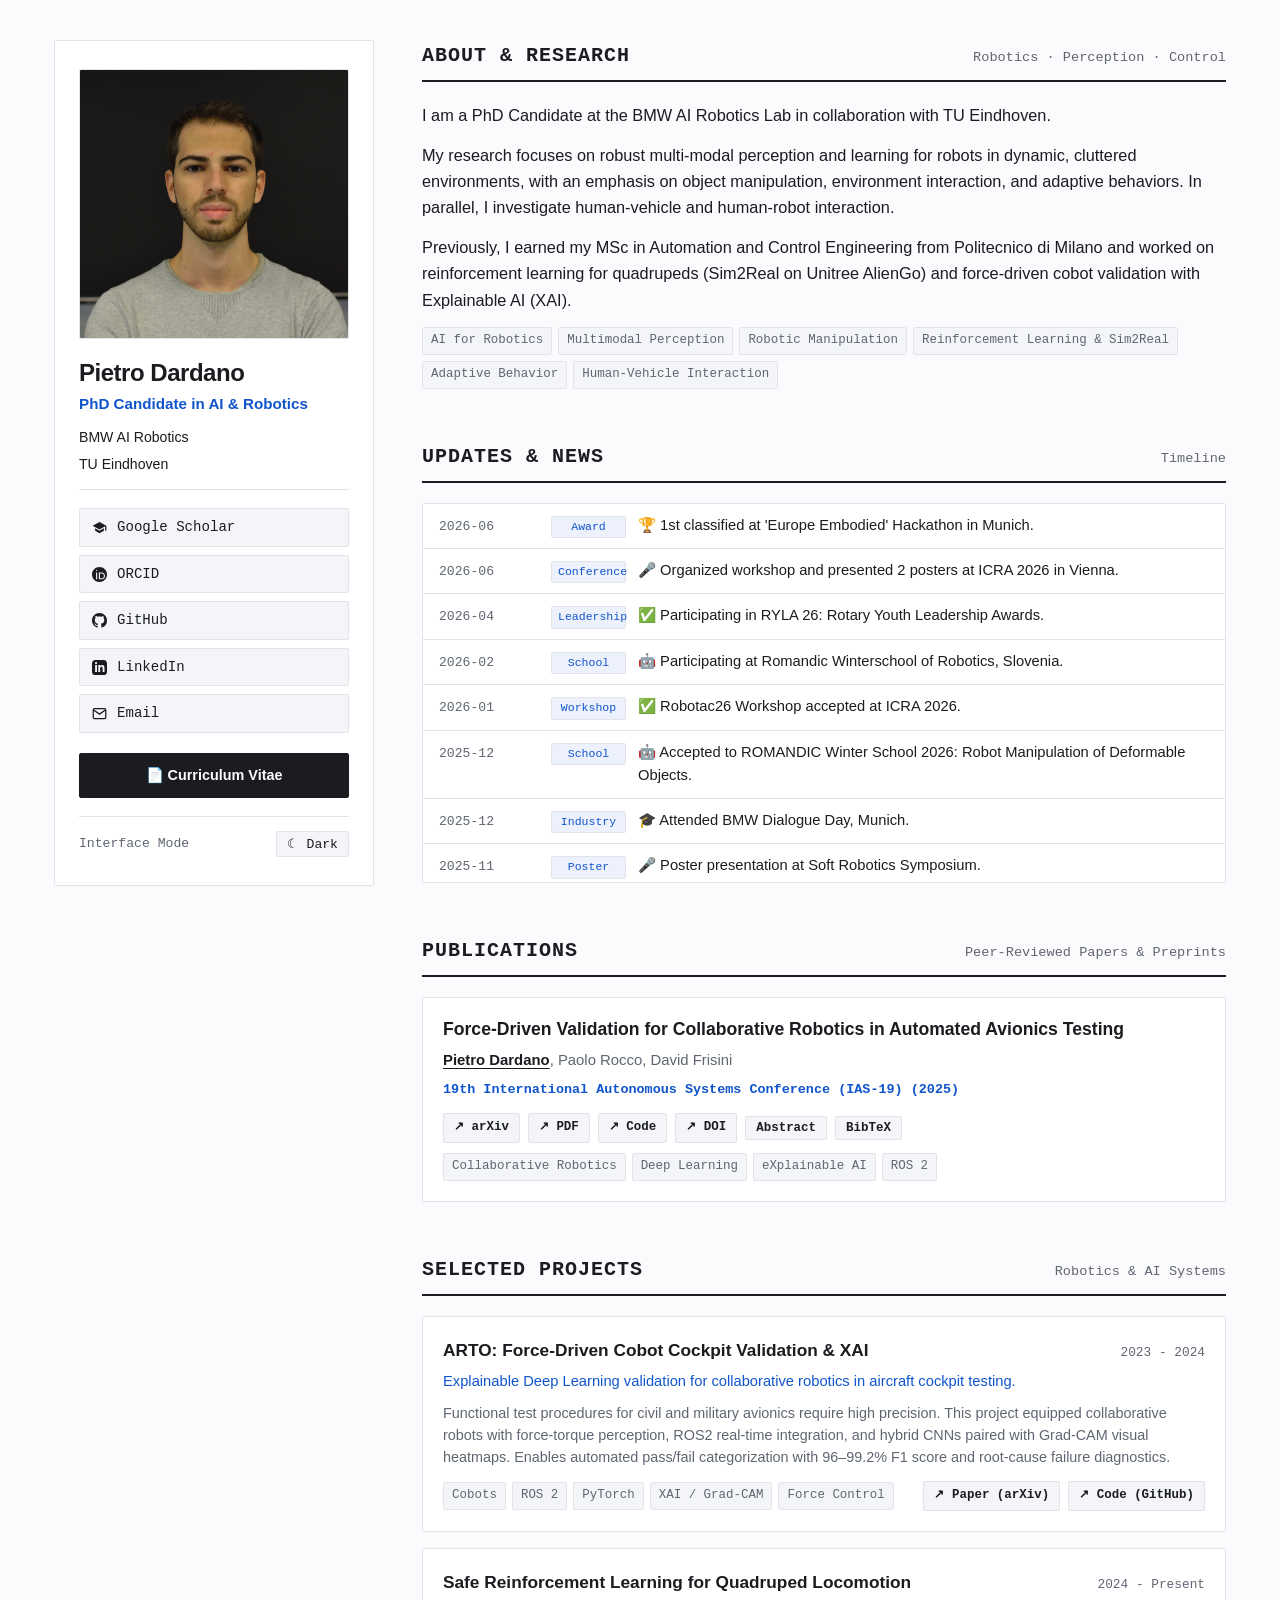
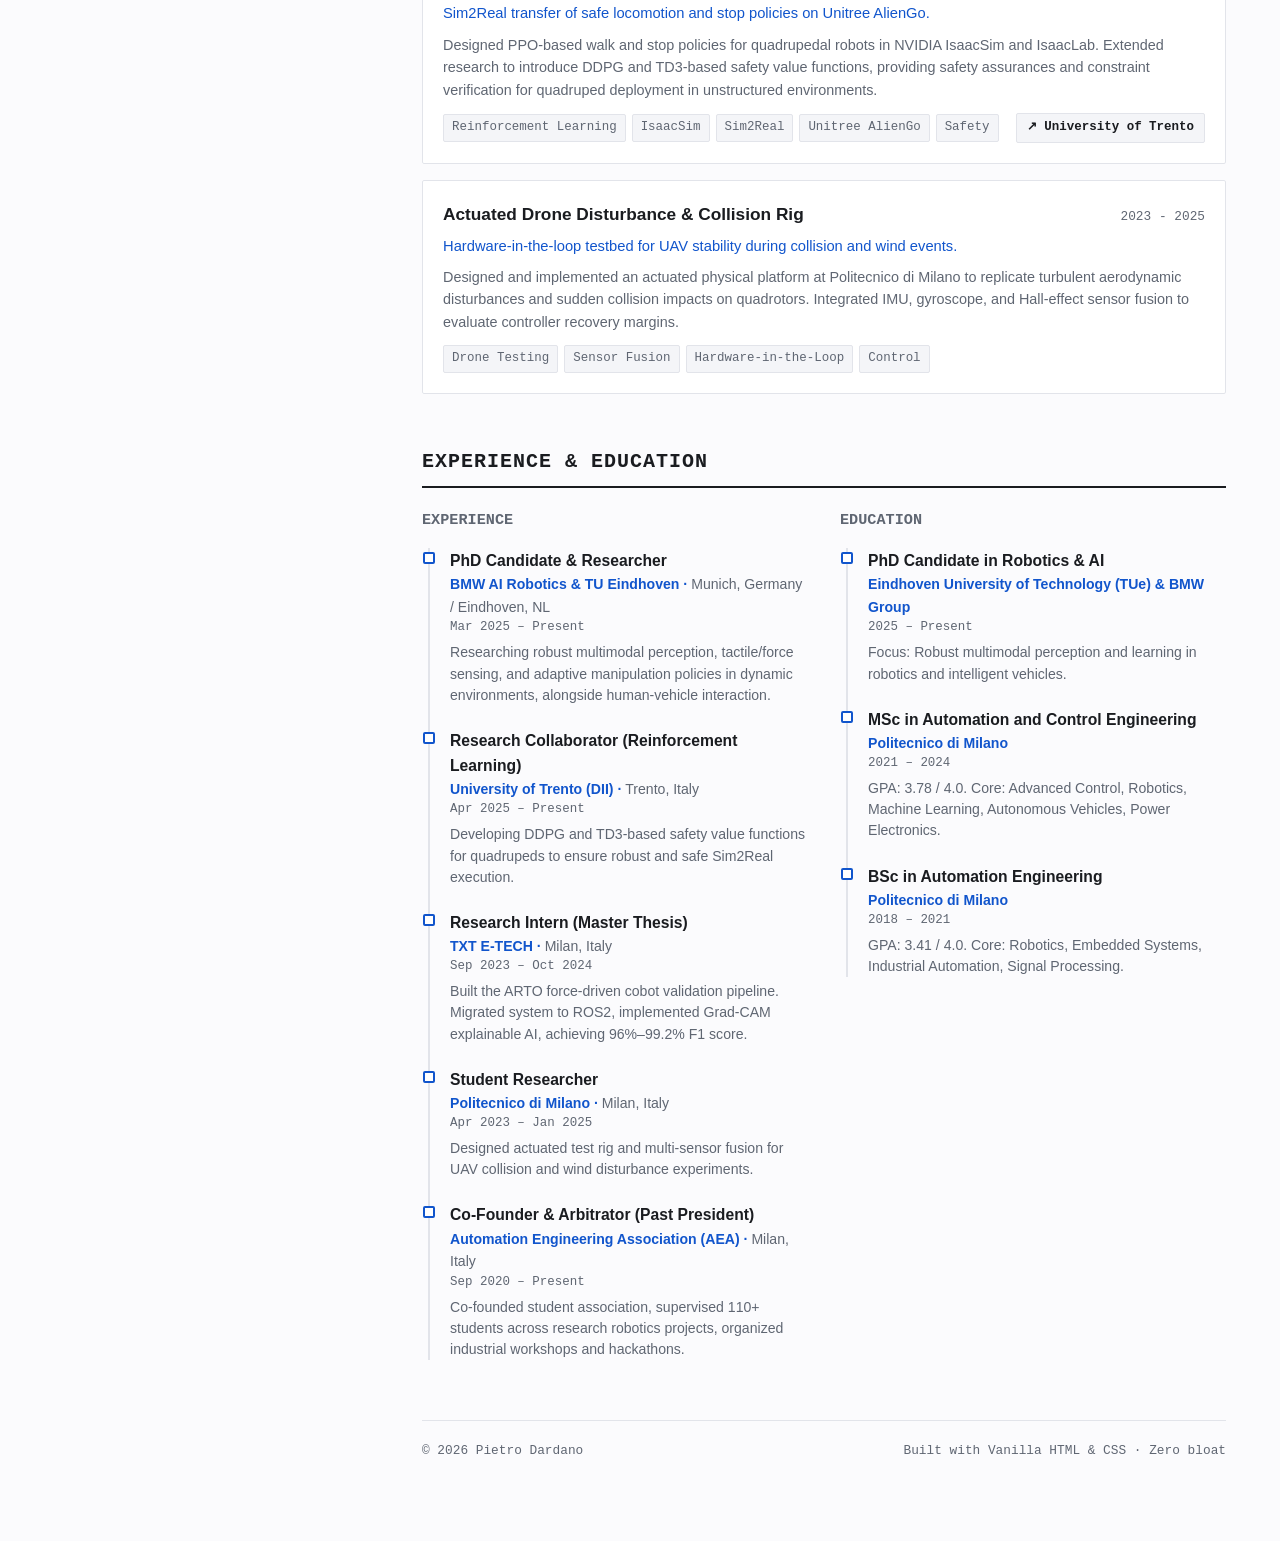
==== index.html @ fd0b8491 "feat: migrate to minimalist scientific grid website (YAGNI) and archive hugoblox" ====
<!DOCTYPE html>
<html lang="en">
<head>
  <meta charset="UTF-8">
  <meta name="viewport" content="width=device-width, initial-scale=1.0">
  <title>Pietro Dardano | PhD in AI & Robotics</title>
  
  <!-- Meta & Academic SEO -->
  <meta name="description" content="Pietro Dardano - PhD Candidate in AI & Robotics at BMW AI Robotics and TU Eindhoven. Research in multimodal perception, robotics manipulation, reinforcement learning, and intelligent vehicles.">
  <meta name="author" content="Pietro Dardano">
  <meta property="og:title" content="Pietro Dardano | PhD in AI & Robotics">
  <meta property="og:description" content="Personal academic website of Pietro Dardano. Research in multimodal perception, robotics, and intelligent vehicles.">
  <meta property="og:type" content="website">
  <meta property="og:url" content="https://pietrodardano.github.io/">

  <link rel="stylesheet" href="style.css">
  <link rel="icon" href="data:image/svg+xml,<svg xmlns=%22http://www.w3.org/2000/svg%22 viewBox=%220 0 100 100%22><text y=%22.9em%22 font-size=%2290%22>🤖</text></svg>">
</head>
<body>

  <div class="page-container">
    
    <!-- Left Sticky Profile Column -->
    <aside class="sidebar">
      <div class="avatar-wrapper">
        <img id="profile-avatar" src="assets/avatar.jpg" alt="Pietro Dardano">
      </div>

      <h1 class="profile-name" id="profile-name">Pietro Dardano</h1>
      <div class="profile-title" id="profile-title">PhD Candidate in AI & Robotics</div>
      
      <div class="profile-affiliations" id="profile-affiliations">
        <!-- Dynamically rendered affiliations -->
      </div>

      <div class="profile-links" id="profile-links">
        <!-- Social and academic links -->
      </div>

      <a id="cv-button" class="cv-btn" href="assets/resume.pdf" target="_blank" rel="noopener">
        <span>📄 Curriculum Vitae</span>
      </a>

      <div class="theme-toggle-row">
        <span>Interface Mode</span>
        <button id="theme-toggle" class="theme-toggle-btn" aria-label="Toggle dark/light theme">☾ Dark</button>
      </div>
    </aside>

    <!-- Right Main Content Column -->
    <main class="main-content">
      
      <!-- Research / Bio Section -->
      <section id="about" class="section">
        <div class="section-header">
          <h2 class="section-title">About & Research</h2>
          <span class="section-subtitle">Robotics · Perception · Control</span>
        </div>
        <div id="bio-container">
          <!-- Dynamically rendered bio paragraphs -->
        </div>
        <div id="research-tags" class="tag-list">
          <!-- Research tags -->
        </div>
      </section>

      <!-- News & Updates Section -->
      <section id="news" class="section">
        <div class="section-header">
          <h2 class="section-title">Updates & News</h2>
          <span class="section-subtitle">Timeline</span>
        </div>
        <div id="news-container" class="news-container">
          <!-- Dynamically rendered news items -->
        </div>
      </section>

      <!-- Publications Section -->
      <section id="publications" class="section">
        <div class="section-header">
          <h2 class="section-title">Publications</h2>
          <span class="section-subtitle">Peer-Reviewed Papers & Preprints</span>
        </div>
        <div id="publications-container">
          <!-- Dynamically rendered publications -->
        </div>
      </section>

      <!-- Selected Projects Section -->
      <section id="projects" class="section">
        <div class="section-header">
          <h2 class="section-title">Selected Projects</h2>
          <span class="section-subtitle">Robotics & AI Systems</span>
        </div>
        <div id="projects-container">
          <!-- Dynamically rendered projects -->
        </div>
      </section>

      <!-- Experience & Education Section -->
      <section id="experience" class="section">
        <div class="section-header">
          <h2 class="section-title">Experience & Education</h2>
        </div>

        <div style="display: grid; grid-template-columns: repeat(auto-fit, minmax(280px, 1fr)); gap: 32px;">
          <div>
            <h3 style="font-family: var(--font-mono); font-size: 0.95rem; text-transform: uppercase; margin-bottom: 16px; color: var(--text-muted);">Experience</h3>
            <div id="experience-container" class="timeline">
              <!-- Dynamically rendered experience -->
            </div>
          </div>

          <div>
            <h3 style="font-family: var(--font-mono); font-size: 0.95rem; text-transform: uppercase; margin-bottom: 16px; color: var(--text-muted);">Education</h3>
            <div id="education-container" class="timeline">
              <!-- Dynamically rendered education -->
            </div>
          </div>
        </div>
      </section>

      <!-- Minimalist Footer -->
      <footer>
        <div>© <span id="current-year"></span> Pietro Dardano</div>
        <div>Built with Vanilla HTML & CSS · Zero bloat</div>
      </footer>

    </main>

  </div>

  <!-- Central declarative data and renderer -->
  <script src="site-data.js"></script>
  <script src="main.js"></script>
</body>
</html>
---- style.css ----
/* ==========================================================================
   Pietro Dardano - Modernist Scientific Grid
   YAGNI, minimal, clean, squared-ish aesthetic for science/robotics.
   ========================================================================== */

:root {
  --bg: #fbfbfd;
  --surface: #ffffff;
  --surface-subtle: #f4f5f8;
  --border: #e2e4ea;
  --border-strong: #111111;
  --text: #1a1c20;
  --text-muted: #5f6672;
  --accent: #1155cc;
  --accent-soft: rgba(17, 85, 204, 0.08);
  --code-bg: #eceff4;
  --radius: 2px;
  --font-sans: -apple-system, BlinkMacSystemFont, "Segoe UI", Roboto, "Helvetica Neue", Arial, sans-serif;
  --font-mono: ui-monospace, "SF Mono", "JetBrains Mono", Menlo, Consolas, monospace;
  --sidebar-width: 320px;
  --content-max: 860px;
}

[data-theme="dark"] {
  --bg: #0d1117;
  --surface: #161b22;
  --surface-subtle: #1c2129;
  --border: #30363d;
  --border-strong: #f0f6fc;
  --text: #e6edf3;
  --text-muted: #8b949e;
  --accent: #58a6ff;
  --accent-soft: rgba(88, 166, 255, 0.12);
  --code-bg: #1f242c;
}

*, *::before, *::after {
  box-sizing: border-box;
  margin: 0;
  padding: 0;
}

body {
  font-family: var(--font-sans);
  background: var(--bg);
  color: var(--text);
  line-height: 1.6;
  font-size: 15px;
  -webkit-font-smoothing: antialiased;
  transition: background-color 0.15s ease, color 0.15s ease;
}

a {
  color: var(--accent);
  text-decoration: none;
  transition: opacity 0.15s;
}

a:hover {
  text-decoration: underline;
}

/* Page Container */
.page-container {
  display: flex;
  max-width: 1220px;
  margin: 0 auto;
  padding: 40px 24px 80px;
  gap: 48px;
}

/* ==========================================================================
   Left Sticky Sidebar
   ========================================================================== */
.sidebar {
  width: var(--sidebar-width);
  flex-shrink: 0;
  position: sticky;
  top: 40px;
  align-self: flex-start;
  border: 1px solid var(--border);
  background: var(--surface);
  border-radius: var(--radius);
  padding: 28px 24px;
}

.avatar-wrapper {
  position: relative;
  width: 100%;
  aspect-ratio: 1;
  border: 1px solid var(--border);
  border-radius: var(--radius);
  overflow: hidden;
  margin-bottom: 20px;
  background: var(--surface-subtle);
}

.avatar-wrapper img {
  width: 100%;
  height: 100%;
  object-fit: cover;
  display: block;
}

.profile-name {
  font-size: 1.5rem;
  font-weight: 700;
  letter-spacing: -0.02em;
  line-height: 1.2;
  margin-bottom: 6px;
}

.profile-title {
  font-size: 0.95rem;
  font-weight: 600;
  color: var(--accent);
  line-height: 1.35;
  margin-bottom: 12px;
}

.profile-affiliations {
  display: flex;
  flex-direction: column;
  gap: 4px;
  font-size: 0.88rem;
  color: var(--text-muted);
  margin-bottom: 18px;
  border-bottom: 1px solid var(--border);
  padding-bottom: 14px;
}

.profile-affiliations a {
  color: var(--text);
  font-weight: 500;
}

.profile-affiliations a:hover {
  color: var(--accent);
}

.profile-links {
  display: flex;
  flex-direction: column;
  gap: 8px;
  margin-bottom: 20px;
}

.link-btn {
  display: inline-flex;
  align-items: center;
  gap: 10px;
  padding: 7px 12px;
  font-size: 0.88rem;
  font-family: var(--font-mono);
  color: var(--text);
  background: var(--surface-subtle);
  border: 1px solid var(--border);
  border-radius: var(--radius);
  transition: border-color 0.15s, background-color 0.15s;
}

.link-btn:hover {
  text-decoration: none;
  border-color: var(--text-muted);
  background: var(--accent-soft);
  color: var(--accent);
}

.cv-btn {
  display: inline-flex;
  align-items: center;
  justify-content: center;
  gap: 8px;
  width: 100%;
  padding: 10px;
  font-size: 0.9rem;
  font-weight: 600;
  color: var(--bg);
  background: var(--text);
  border: 1px solid var(--text);
  border-radius: var(--radius);
  cursor: pointer;
  transition: opacity 0.15s;
}

.cv-btn:hover {
  text-decoration: none;
  opacity: 0.88;
}

.theme-toggle-row {
  display: flex;
  align-items: center;
  justify-content: space-between;
  margin-top: 18px;
  padding-top: 14px;
  border-top: 1px solid var(--border);
  font-size: 0.82rem;
  color: var(--text-muted);
  font-family: var(--font-mono);
}

.theme-toggle-btn {
  background: var(--surface-subtle);
  border: 1px solid var(--border);
  border-radius: var(--radius);
  padding: 4px 10px;
  font-size: 0.82rem;
  font-family: var(--font-mono);
  color: var(--text);
  cursor: pointer;
}

.theme-toggle-btn:hover {
  border-color: var(--text-muted);
}

/* ==========================================================================
   Main Content Area
   ========================================================================== */
.main-content {
  flex: 1;
  min-width: 0;
  max-width: var(--content-max);
}

.section {
  margin-bottom: 52px;
}

.section-header {
  display: flex;
  align-items: baseline;
  justify-content: space-between;
  border-bottom: 2px solid var(--text);
  padding-bottom: 8px;
  margin-bottom: 20px;
}

.section-title {
  font-size: 1.25rem;
  font-weight: 700;
  text-transform: uppercase;
  letter-spacing: 0.05em;
  font-family: var(--font-mono);
}

.section-subtitle {
  font-size: 0.85rem;
  color: var(--text-muted);
  font-family: var(--font-mono);
}

/* Bio Text */
.bio-paragraph {
  margin-bottom: 14px;
  font-size: 1.02rem;
  color: var(--text);
}

.tag-list {
  display: flex;
  flex-wrap: wrap;
  gap: 6px;
  margin-top: 14px;
}

.tag {
  display: inline-block;
  font-family: var(--font-mono);
  font-size: 0.78rem;
  padding: 3px 8px;
  background: var(--surface-subtle);
  border: 1px solid var(--border);
  border-radius: var(--radius);
  color: var(--text-muted);
}

/* News Feed */
.news-container {
  border: 1px solid var(--border);
  background: var(--surface);
  border-radius: var(--radius);
  max-height: 380px;
  overflow-y: auto;
}

.news-item {
  display: grid;
  grid-template-columns: 100px 75px 1fr;
  align-items: baseline;
  gap: 12px;
  padding: 10px 16px;
  border-bottom: 1px solid var(--border);
  font-size: 0.92rem;
}

.news-item:last-child {
  border-bottom: none;
}

.news-date {
  font-family: var(--font-mono);
  font-size: 0.82rem;
  color: var(--text-muted);
}

.news-badge {
  font-family: var(--font-mono);
  font-size: 0.72rem;
  padding: 1px 6px;
  text-align: center;
  background: var(--accent-soft);
  color: var(--accent);
  border: 1px solid var(--border);
  border-radius: var(--radius);
}

.news-text {
  color: var(--text);
}

/* Publications */
.pub-card {
  border: 1px solid var(--border);
  background: var(--surface);
  border-radius: var(--radius);
  padding: 20px;
  margin-bottom: 16px;
  transition: border-color 0.15s ease;
}

.pub-card:hover {
  border-color: var(--text-muted);
}

.pub-title {
  font-size: 1.1rem;
  font-weight: 700;
  line-height: 1.35;
  margin-bottom: 8px;
  color: var(--text);
}

.pub-authors {
  font-size: 0.93rem;
  color: var(--text-muted);
  margin-bottom: 6px;
}

.pub-authors .author-me {
  color: var(--text);
  font-weight: 700;
  text-decoration: underline;
  text-underline-offset: 3px;
}

.pub-venue {
  font-family: var(--font-mono);
  font-size: 0.84rem;
  color: var(--accent);
  font-weight: 600;
  margin-bottom: 12px;
}

.pub-actions {
  display: flex;
  flex-wrap: wrap;
  align-items: center;
  gap: 8px;
}

.action-btn {
  display: inline-flex;
  align-items: center;
  gap: 5px;
  padding: 4px 10px;
  font-family: var(--font-mono);
  font-size: 0.78rem;
  font-weight: 600;
  color: var(--text);
  background: var(--surface-subtle);
  border: 1px solid var(--border);
  border-radius: var(--radius);
  cursor: pointer;
  transition: background-color 0.15s, border-color 0.15s;
}

.action-btn:hover {
  border-color: var(--text);
  color: var(--text);
  text-decoration: none;
}

.action-btn.active {
  background: var(--text);
  color: var(--bg);
  border-color: var(--text);
}

.pub-collapsible {
  margin-top: 14px;
  padding-top: 14px;
  border-top: 1px dashed var(--border);
  display: none;
}

.pub-collapsible.open {
  display: block;
}

.pub-abstract-text {
  font-size: 0.9rem;
  color: var(--text-muted);
  line-height: 1.55;
  background: var(--surface-subtle);
  padding: 12px;
  border-radius: var(--radius);
  border: 1px solid var(--border);
}

.pub-bibtex-box {
  position: relative;
  background: var(--code-bg);
  padding: 12px;
  border-radius: var(--radius);
  border: 1px solid var(--border);
}

.pub-bibtex-box pre {
  font-family: var(--font-mono);
  font-size: 0.78rem;
  color: var(--text);
  overflow-x: auto;
  white-space: pre-wrap;
  word-break: break-all;
}

.copy-bibtex-btn {
  position: absolute;
  top: 8px;
  right: 8px;
  padding: 4px 8px;
  font-family: var(--font-mono);
  font-size: 0.72rem;
  cursor: pointer;
  background: var(--surface);
  border: 1px solid var(--border);
  color: var(--text);
  border-radius: var(--radius);
}

/* Projects */
.project-card {
  border: 1px solid var(--border);
  background: var(--surface);
  border-radius: var(--radius);
  padding: 20px;
  margin-bottom: 16px;
}

.project-header {
  display: flex;
  justify-content: space-between;
  align-items: baseline;
  gap: 12px;
  margin-bottom: 6px;
}

.project-title {
  font-size: 1.08rem;
  font-weight: 700;
  color: var(--text);
}

.project-period {
  font-family: var(--font-mono);
  font-size: 0.8rem;
  color: var(--text-muted);
  white-space: nowrap;
}

.project-summary {
  font-size: 0.92rem;
  color: var(--accent);
  font-weight: 500;
  margin-bottom: 8px;
}

.project-desc {
  font-size: 0.9rem;
  color: var(--text-muted);
  line-height: 1.55;
  margin-bottom: 12px;
}

.project-footer {
  display: flex;
  flex-wrap: wrap;
  justify-content: space-between;
  align-items: center;
  gap: 10px;
  margin-top: 12px;
}

.project-links {
  display: flex;
  gap: 8px;
}

/* Experience & Education Timelines */
.timeline {
  border-left: 2px solid var(--border);
  padding-left: 20px;
  margin-left: 6px;
}

.timeline-item {
  position: relative;
  margin-bottom: 22px;
}

.timeline-item:last-child {
  margin-bottom: 0;
}

.timeline-marker {
  position: absolute;
  left: -27px;
  top: 4px;
  width: 12px;
  height: 12px;
  background: var(--surface);
  border: 2px solid var(--accent);
  border-radius: var(--radius);
}

.timeline-role {
  font-size: 0.98rem;
  font-weight: 700;
  color: var(--text);
}

.timeline-org {
  font-size: 0.88rem;
  color: var(--accent);
  font-weight: 600;
}

.timeline-period {
  font-family: var(--font-mono);
  font-size: 0.78rem;
  color: var(--text-muted);
  margin-bottom: 4px;
}

.timeline-details {
  font-size: 0.88rem;
  color: var(--text-muted);
  line-height: 1.5;
}

/* Footer */
footer {
  margin-top: 60px;
  padding-top: 20px;
  border-top: 1px solid var(--border);
  font-family: var(--font-mono);
  font-size: 0.8rem;
  color: var(--text-muted);
  display: flex;
  justify-content: space-between;
  align-items: center;
}

/* ==========================================================================
   Responsive Breakpoints
   ========================================================================== */
@media (max-width: 900px) {
  .page-container {
    flex-direction: column;
    padding: 24px 16px 60px;
    gap: 32px;
  }
  
  .sidebar {
    width: 100%;
    position: static;
  }
  
  .avatar-wrapper {
    max-width: 180px;
    margin: 0 auto 16px;
  }
  
  .profile-name, .profile-title, .profile-affiliations {
    text-align: center;
  }
  
  .profile-links {
    flex-direction: row;
    flex-wrap: wrap;
    justify-content: center;
  }
  
  .news-item {
    grid-template-columns: 85px 1fr;
  }
  
  .news-badge {
    display: none;
  }
}
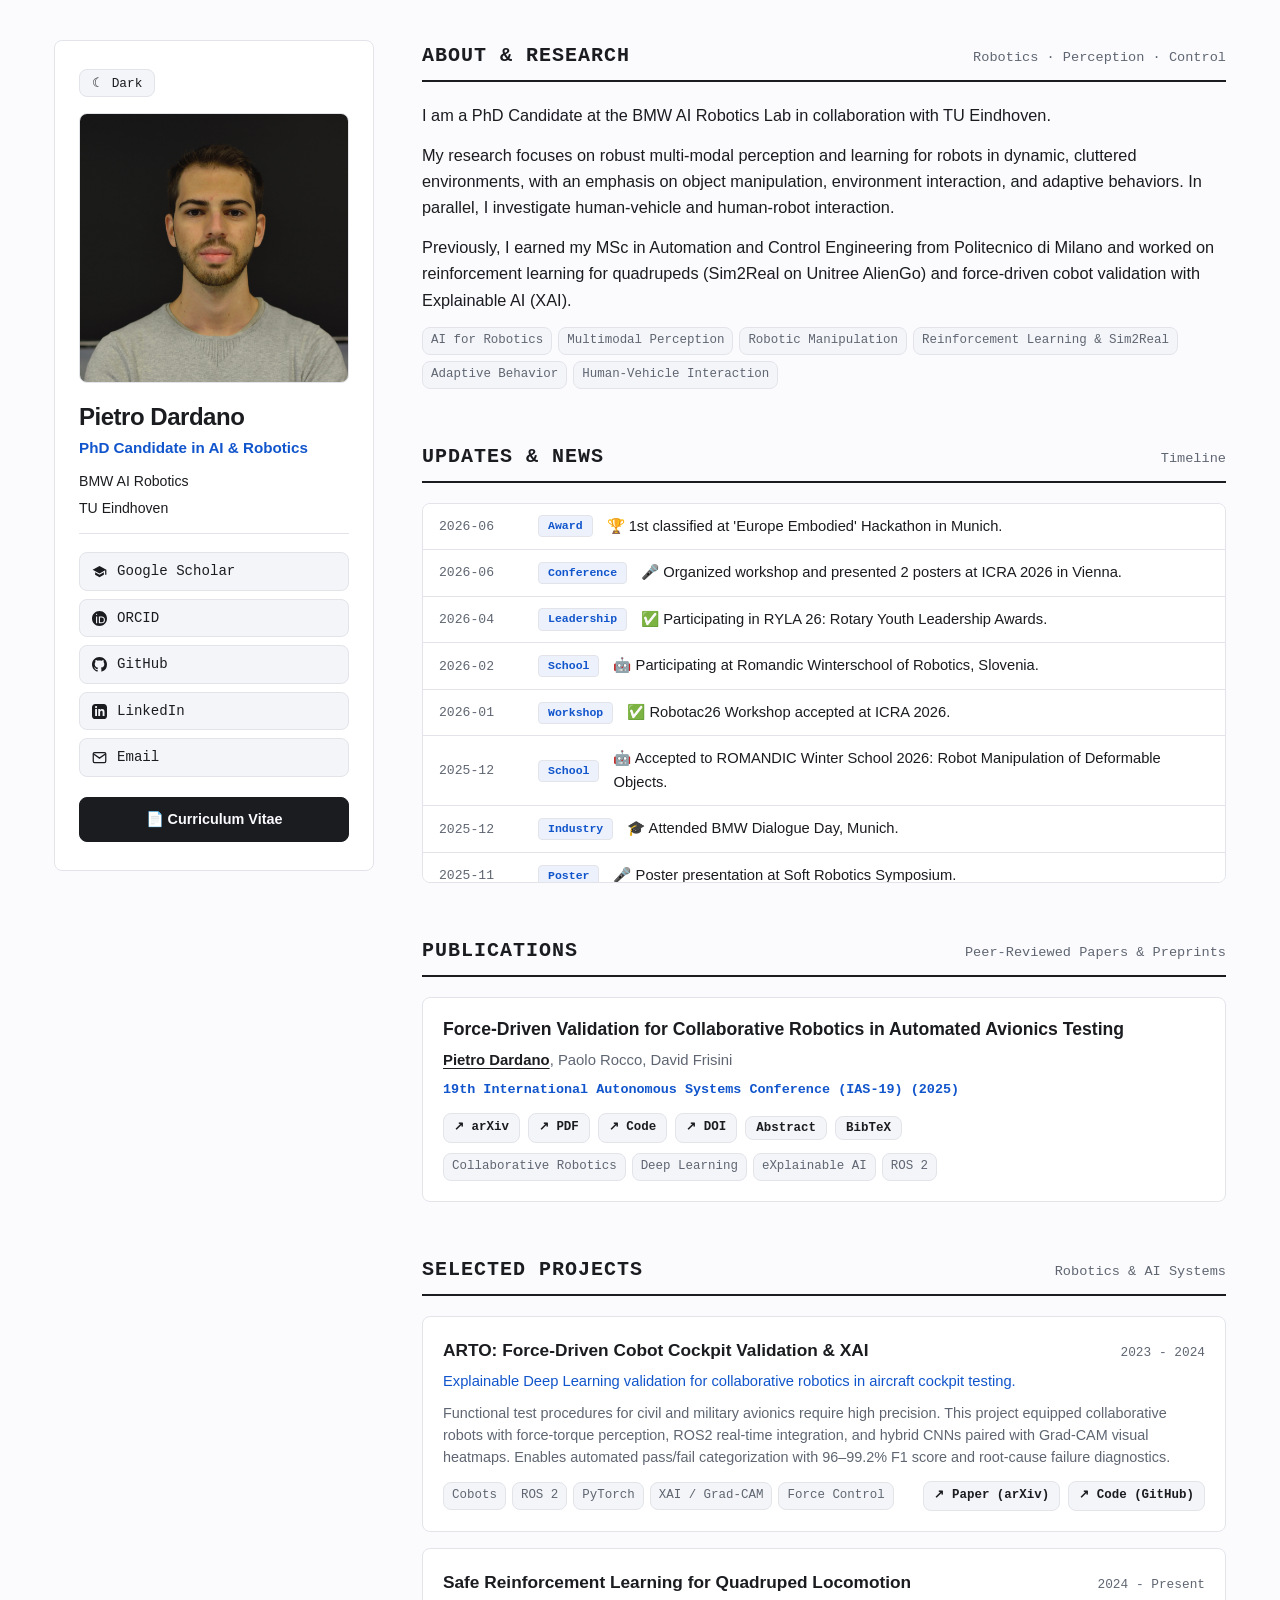
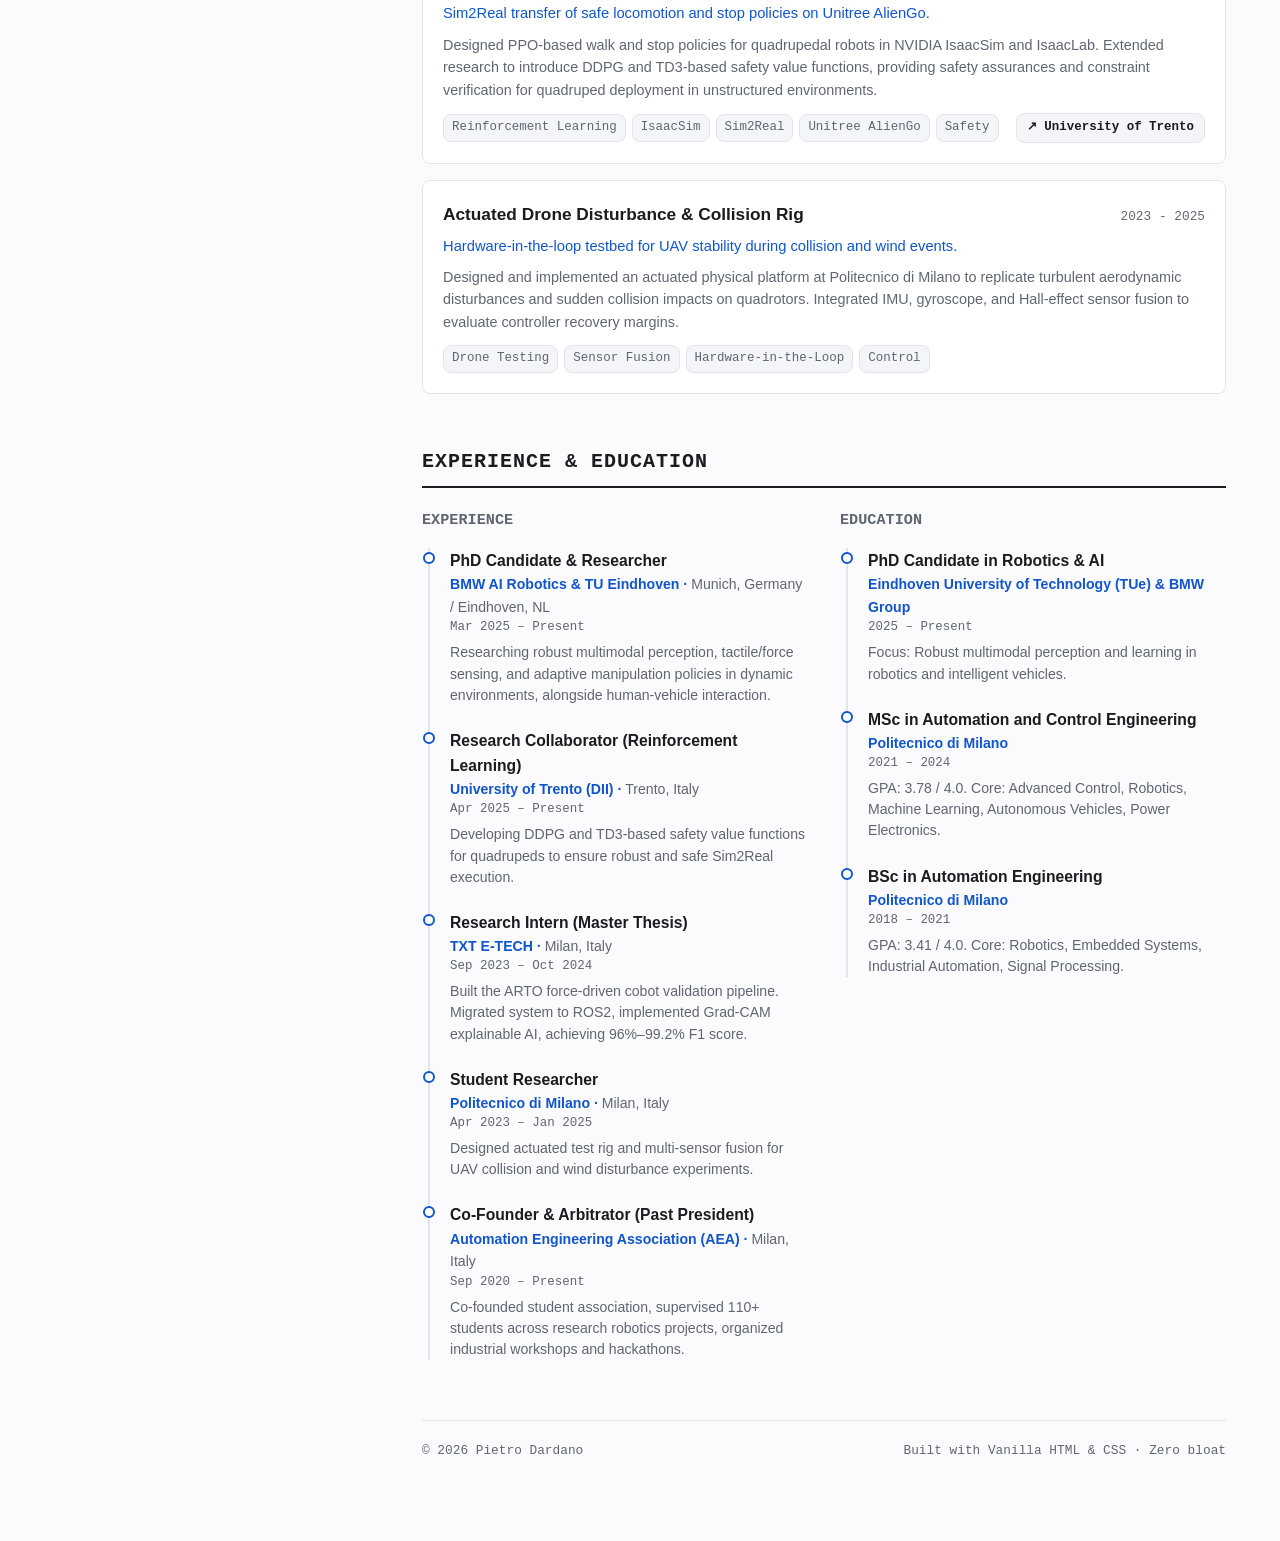
==== commit 8bf5df16: "style: move theme toggle to top left, increase corner radius to 8px, and fix news badge sizing" ====
--- a/index.html
+++ b/index.html
@@ -22,6 +22,10 @@
     
     <!-- Left Sticky Profile Column -->
     <aside class="sidebar">
+      <div class="sidebar-top">
+        <button id="theme-toggle" class="theme-toggle-btn" aria-label="Toggle dark/light theme">☾ Dark</button>
+      </div>
+
       <div class="avatar-wrapper">
         <img id="profile-avatar" src="assets/avatar.jpg" alt="Pietro Dardano">
       </div>
@@ -40,11 +44,6 @@
       <a id="cv-button" class="cv-btn" href="assets/resume.pdf" target="_blank" rel="noopener">
         <span>📄 Curriculum Vitae</span>
       </a>
-
-      <div class="theme-toggle-row">
-        <span>Interface Mode</span>
-        <button id="theme-toggle" class="theme-toggle-btn" aria-label="Toggle dark/light theme">☾ Dark</button>
-      </div>
     </aside>
 
     <!-- Right Main Content Column -->
--- a/style.css
+++ b/style.css
@@ -13,8 +13,9 @@
   --text-muted: #5f6672;
   --accent: #1155cc;
   --accent-soft: rgba(17, 85, 204, 0.08);
-  --code-bg: #eceff4;
-  --radius: 2px;
+  --radius-sm: 4px;
+  --radius: 8px;
+  --radius-lg: 12px;
   --font-sans: -apple-system, BlinkMacSystemFont, "Segoe UI", Roboto, "Helvetica Neue", Arial, sans-serif;
   --font-mono: ui-monospace, "SF Mono", "JetBrains Mono", Menlo, Consolas, monospace;
   --sidebar-width: 320px;
@@ -188,31 +189,32 @@
   opacity: 0.88;
 }
 
-.theme-toggle-row {
-  display: flex;
-  align-items: center;
-  justify-content: space-between;
-  margin-top: 18px;
-  padding-top: 14px;
-  border-top: 1px solid var(--border);
-  font-size: 0.82rem;
-  color: var(--text-muted);
-  font-family: var(--font-mono);
+.sidebar-top {
+  display: flex;
+  align-items: center;
+  justify-content: flex-start;
+  margin-bottom: 16px;
 }
 
 .theme-toggle-btn {
+  display: inline-flex;
+  align-items: center;
+  gap: 6px;
   background: var(--surface-subtle);
   border: 1px solid var(--border);
   border-radius: var(--radius);
-  padding: 4px 10px;
-  font-size: 0.82rem;
+  padding: 5px 12px;
+  font-size: 0.8rem;
+  font-weight: 500;
   font-family: var(--font-mono);
   color: var(--text);
   cursor: pointer;
+  transition: border-color 0.15s, background-color 0.15s, color 0.15s;
 }
 
 .theme-toggle-btn:hover {
-  border-color: var(--text-muted);
+  border-color: var(--text);
+  background: var(--surface);
 }
 
 /* ==========================================================================
@@ -287,10 +289,10 @@
 
 .news-item {
   display: grid;
-  grid-template-columns: 100px 75px 1fr;
-  align-items: baseline;
-  gap: 12px;
-  padding: 10px 16px;
+  grid-template-columns: 85px max-content 1fr;
+  align-items: center;
+  gap: 14px;
+  padding: 11px 16px;
   border-bottom: 1px solid var(--border);
   font-size: 0.92rem;
 }
@@ -303,17 +305,24 @@
   font-family: var(--font-mono);
   font-size: 0.82rem;
   color: var(--text-muted);
+  white-space: nowrap;
 }
 
 .news-badge {
   font-family: var(--font-mono);
   font-size: 0.72rem;
-  padding: 1px 6px;
+  font-weight: 600;
+  padding: 2px 9px;
   text-align: center;
+  white-space: nowrap;
   background: var(--accent-soft);
   color: var(--accent);
   border: 1px solid var(--border);
-  border-radius: var(--radius);
+  border-radius: var(--radius-sm);
+  display: inline-flex;
+  align-items: center;
+  justify-content: center;
+  line-height: 1.4;
 }
 
 .news-text {
@@ -604,10 +613,25 @@
   }
   
   .news-item {
-    grid-template-columns: 85px 1fr;
+    grid-template-columns: 75px max-content 1fr;
+    gap: 10px;
   }
   
   .news-badge {
-    display: none;
-  }
-}
+    display: inline-flex;
+  }
+}
+
+@media (max-width: 540px) {
+  .news-item {
+    display: flex;
+    flex-wrap: wrap;
+    gap: 6px 10px;
+    align-items: center;
+  }
+  
+  .news-text {
+    width: 100%;
+    margin-top: 2px;
+  }
+}
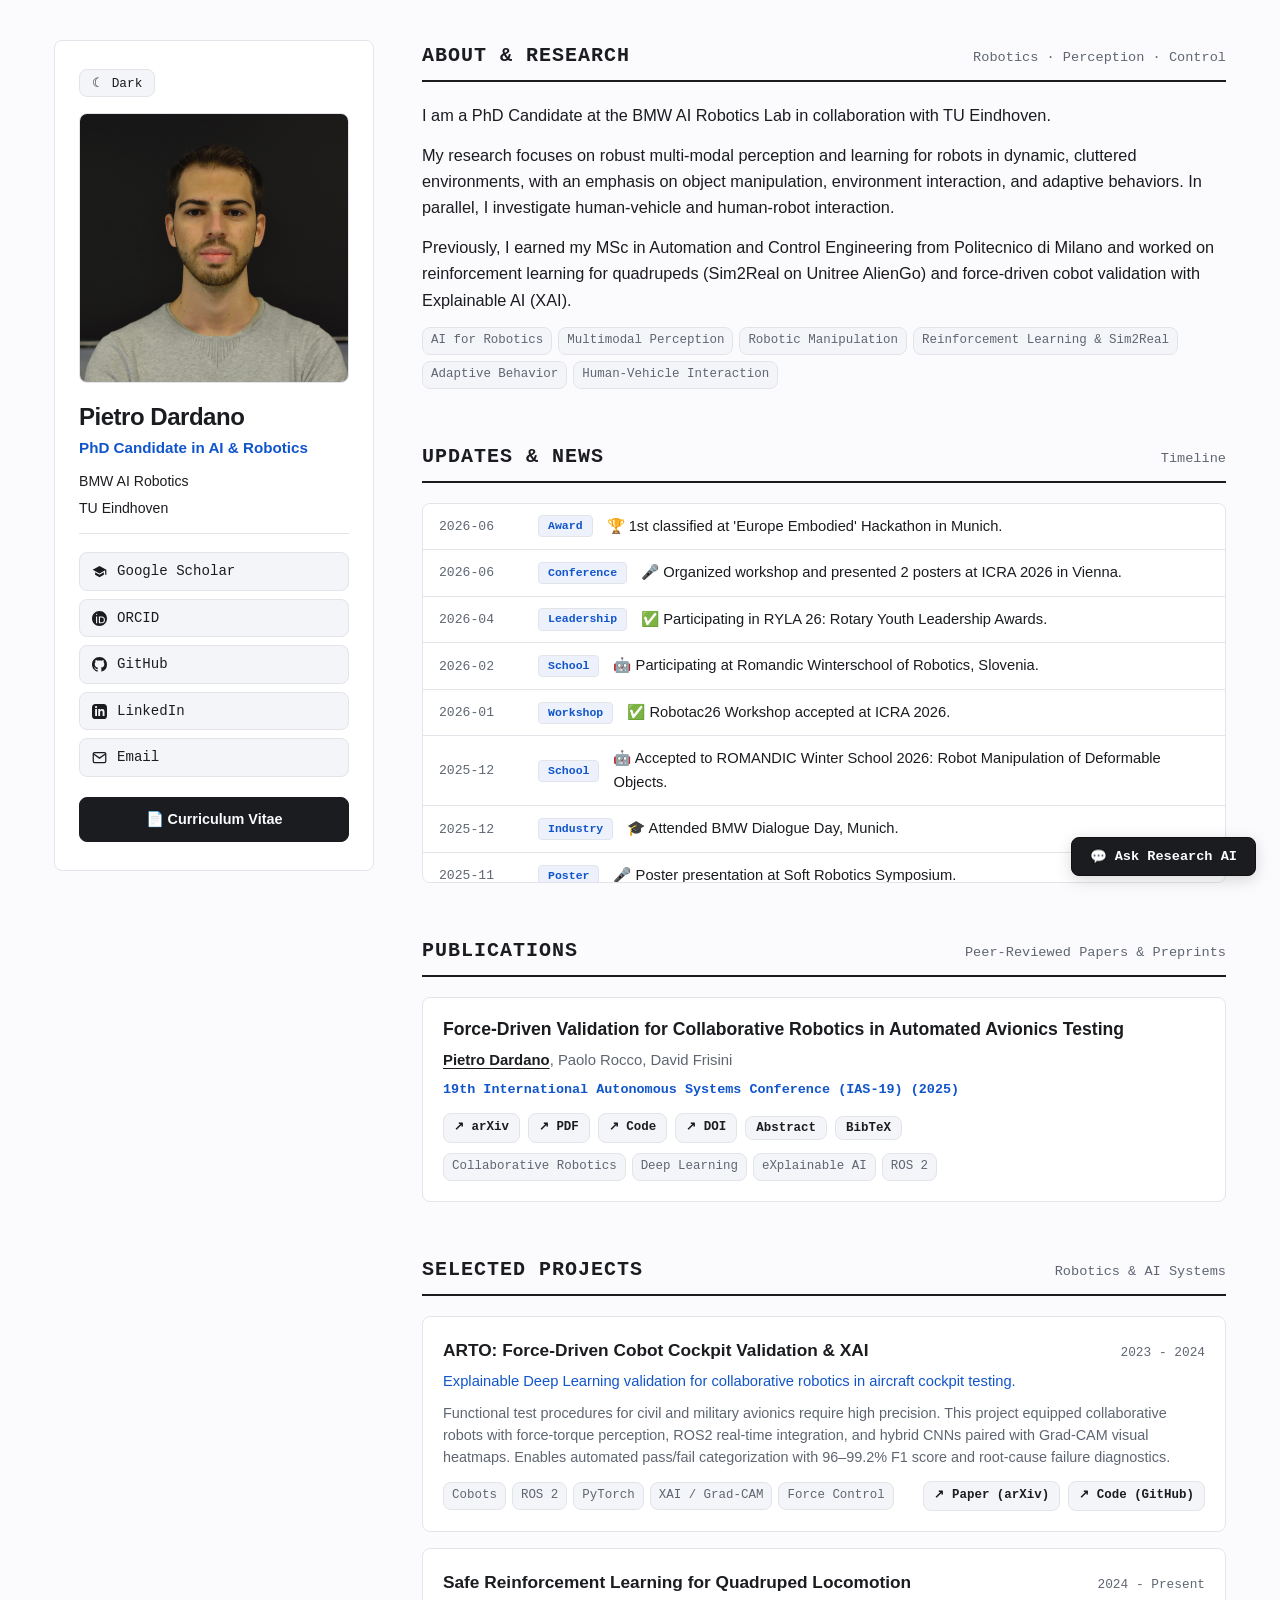
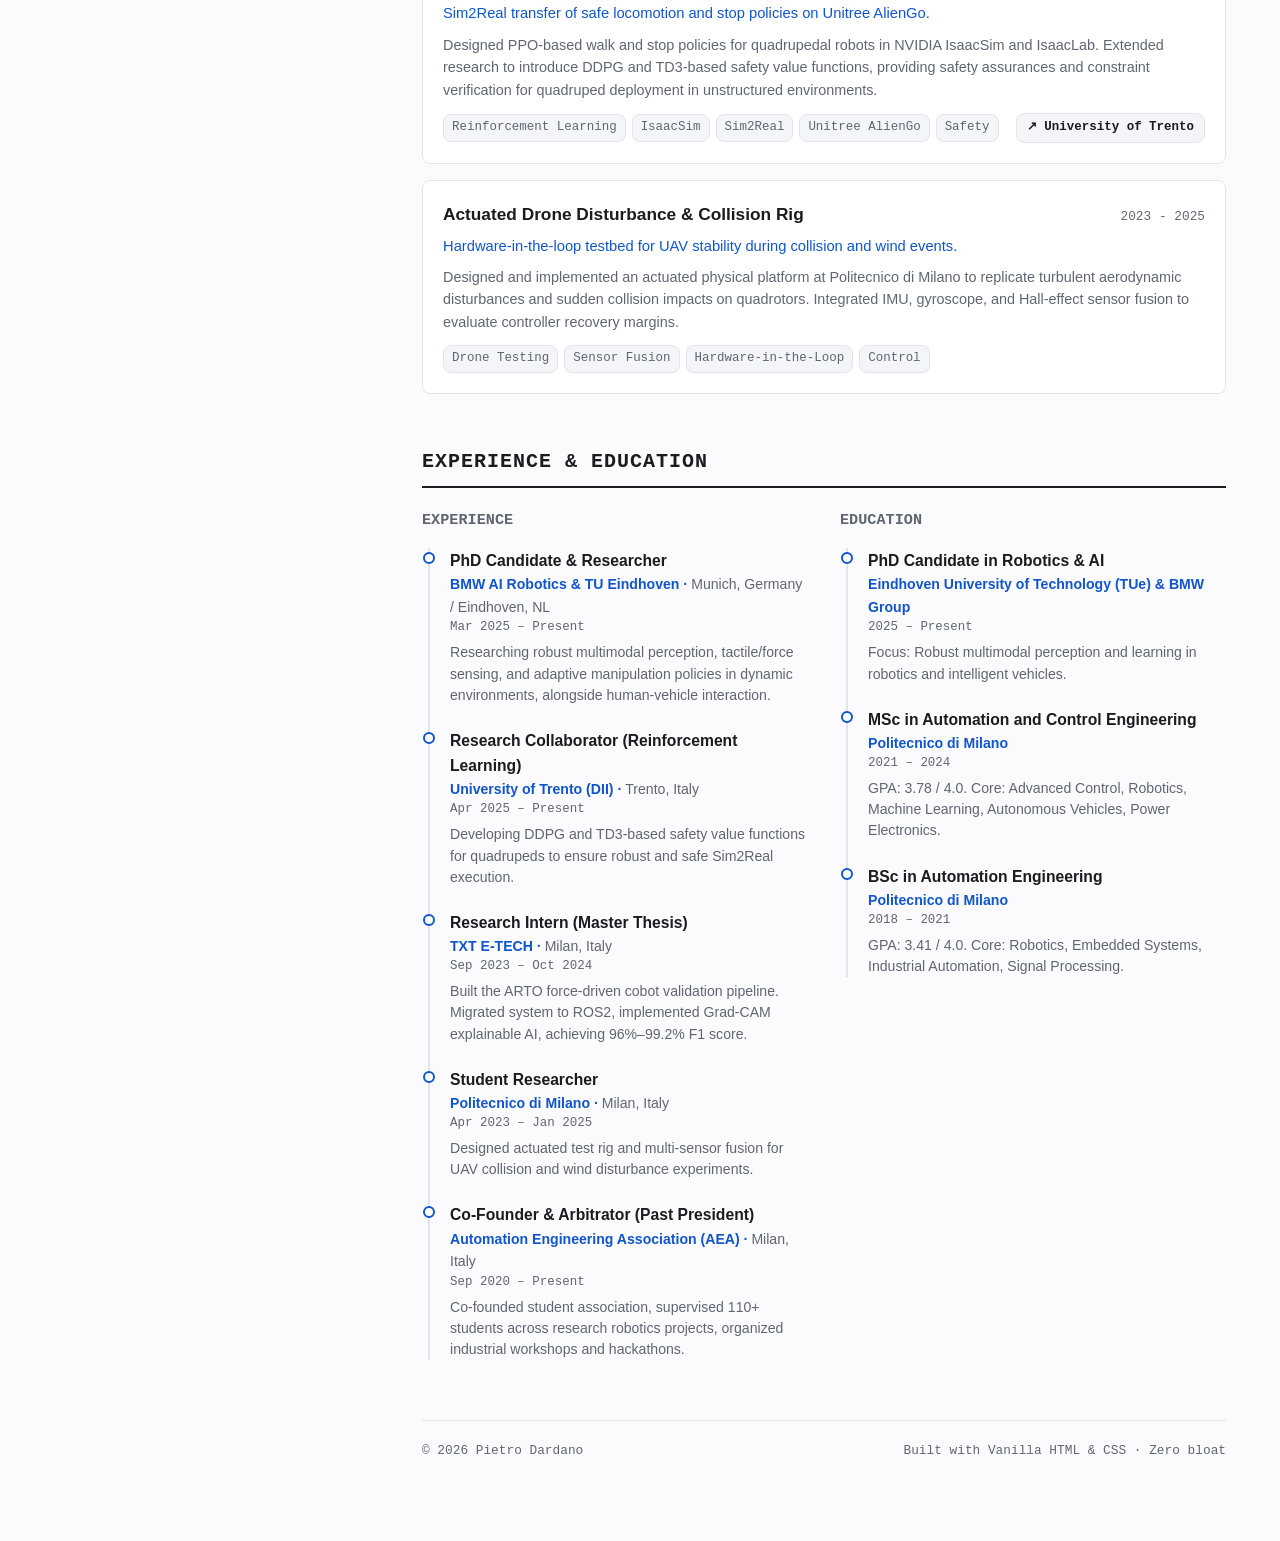
==== commit 72c6b93f: "feat: add interactive Research AI chat drawer connected to Cloudflare Worker" ====
--- a/index.html
+++ b/index.html
@@ -15,6 +15,9 @@
 
   <link rel="stylesheet" href="style.css">
   <link rel="icon" href="data:image/svg+xml,<svg xmlns=%22http://www.w3.org/2000/svg%22 viewBox=%220 0 100 100%22><text y=%22.9em%22 font-size=%2290%22>🤖</text></svg>">
+
+  <!-- Privacy-friendly Analytics (Private dashboard at cloud.umami.is) -->
+  <script defer src="https://cloud.umami.is/script.js" data-website-id="aaa6c084-5fd3-404b-af49-fe671dcdbfa2"></script>
 </head>
 <body>
 
@@ -127,6 +130,35 @@
 
     </main>
 
+  <!-- Floating Research AI Chat Trigger & Drawer -->
+  <div id="chat-widget" class="chat-widget">
+    <button id="chat-toggle-btn" class="chat-toggle-btn" aria-label="Open Research AI Assistant">
+      <span class="chat-btn-icon">💬</span>
+      <span class="chat-btn-label">Ask Research AI</span>
+    </button>
+
+    <div id="chat-drawer" class="chat-drawer" role="dialog" aria-label="Research AI Chat">
+      <div class="chat-header">
+        <div class="chat-header-info">
+          <div class="chat-header-title" id="chat-title">Pietro's Research AI</div>
+          <div class="chat-header-badge" id="chat-badge">Nemotron · OpenRouter</div>
+        </div>
+        <button id="chat-close-btn" class="chat-close-btn" aria-label="Close Chat">✕</button>
+      </div>
+
+      <div id="chat-messages" class="chat-messages">
+        <!-- Messages rendered dynamically -->
+      </div>
+
+      <div id="chat-prompts" class="chat-prompts">
+        <!-- Suggested quick prompt chips -->
+      </div>
+
+      <form id="chat-form" class="chat-form">
+        <input id="chat-input" class="chat-input" type="text" placeholder="Ask about research, papers, labs..." autocomplete="off">
+        <button id="chat-send-btn" class="chat-send-btn" type="submit" aria-label="Send message">➤</button>
+      </form>
+    </div>
   </div>
 
   <!-- Central declarative data and renderer -->
--- a/style.css
+++ b/style.css
@@ -635,3 +635,231 @@
     margin-top: 2px;
   }
 }
+
+/* ==========================================================================
+   Research AI Chat Drawer Widget
+   ========================================================================== */
+.chat-widget {
+  position: fixed;
+  bottom: 24px;
+  right: 24px;
+  z-index: 1000;
+  font-family: var(--font-sans);
+}
+
+.chat-toggle-btn {
+  display: inline-flex;
+  align-items: center;
+  gap: 8px;
+  padding: 10px 18px;
+  background: var(--text);
+  color: var(--bg);
+  border: 1px solid var(--border-strong);
+  border-radius: var(--radius);
+  font-family: var(--font-mono);
+  font-size: 0.85rem;
+  font-weight: 600;
+  cursor: pointer;
+  box-shadow: 0 4px 16px rgba(0, 0, 0, 0.15);
+  transition: transform 0.15s ease, opacity 0.15s ease;
+}
+
+.chat-toggle-btn:hover {
+  transform: translateY(-2px);
+  opacity: 0.95;
+}
+
+.chat-drawer {
+  position: fixed;
+  bottom: 80px;
+  right: 24px;
+  width: 380px;
+  max-width: calc(100vw - 32px);
+  height: 520px;
+  max-height: calc(100vh - 110px);
+  background: var(--surface);
+  border: 1px solid var(--border);
+  border-radius: var(--radius-lg, 12px);
+  box-shadow: 0 16px 40px rgba(0, 0, 0, 0.2);
+  display: none;
+  flex-direction: column;
+  overflow: hidden;
+  z-index: 1001;
+  animation: chatFadeIn 0.2s cubic-bezier(0.16, 1, 0.3, 1);
+}
+
+.chat-drawer.open {
+  display: flex;
+}
+
+@keyframes chatFadeIn {
+  from {
+    opacity: 0;
+    transform: translateY(8px);
+  }
+  to {
+    opacity: 1;
+    transform: translateY(0);
+  }
+}
+
+.chat-header {
+  display: flex;
+  justify-content: space-between;
+  align-items: center;
+  padding: 14px 18px;
+  background: var(--surface-subtle);
+  border-bottom: 1px solid var(--border);
+}
+
+.chat-header-title {
+  font-weight: 700;
+  font-size: 0.95rem;
+  color: var(--text);
+  line-height: 1.2;
+}
+
+.chat-header-badge {
+  font-family: var(--font-mono);
+  font-size: 0.7rem;
+  color: var(--accent);
+  margin-top: 2px;
+}
+
+.chat-close-btn {
+  background: transparent;
+  border: none;
+  color: var(--text-muted);
+  font-size: 1.1rem;
+  cursor: pointer;
+  padding: 4px;
+  line-height: 1;
+  border-radius: var(--radius-sm);
+  transition: color 0.15s;
+}
+
+.chat-close-btn:hover {
+  color: var(--text);
+}
+
+.chat-messages {
+  flex: 1;
+  padding: 16px;
+  overflow-y: auto;
+  display: flex;
+  flex-direction: column;
+  gap: 12px;
+  font-size: 0.88rem;
+  line-height: 1.5;
+}
+
+.chat-msg {
+  max-width: 85%;
+  padding: 10px 14px;
+  border-radius: var(--radius);
+  word-break: break-word;
+}
+
+.chat-msg.assistant {
+  align-self: flex-start;
+  background: var(--surface-subtle);
+  border: 1px solid var(--border);
+  color: var(--text);
+}
+
+.chat-msg.user {
+  align-self: flex-end;
+  background: var(--accent);
+  color: #ffffff;
+}
+
+.chat-msg.loading {
+  font-style: italic;
+  color: var(--text-muted);
+}
+
+.chat-prompts {
+  display: flex;
+  flex-wrap: wrap;
+  gap: 6px;
+  padding: 8px 16px 12px;
+  border-top: 1px dashed var(--border);
+  background: var(--surface);
+  max-height: 110px;
+  overflow-y: auto;
+}
+
+.prompt-chip {
+  background: var(--surface-subtle);
+  border: 1px solid var(--border);
+  border-radius: var(--radius-sm);
+  font-family: var(--font-mono);
+  font-size: 0.72rem;
+  color: var(--text);
+  padding: 4px 8px;
+  cursor: pointer;
+  transition: border-color 0.15s, background-color 0.15s;
+}
+
+.prompt-chip:hover {
+  border-color: var(--accent);
+  background: var(--accent-soft);
+  color: var(--accent);
+}
+
+.chat-form {
+  display: flex;
+  gap: 8px;
+  padding: 12px 16px;
+  background: var(--surface-subtle);
+  border-top: 1px solid var(--border);
+}
+
+.chat-input {
+  flex: 1;
+  background: var(--surface);
+  border: 1px solid var(--border);
+  border-radius: var(--radius);
+  padding: 8px 12px;
+  font-size: 0.88rem;
+  font-family: var(--font-sans);
+  color: var(--text);
+  outline: none;
+  transition: border-color 0.15s;
+}
+
+.chat-input:focus {
+  border-color: var(--accent);
+}
+
+.chat-send-btn {
+  background: var(--accent);
+  color: #ffffff;
+  border: none;
+  border-radius: var(--radius);
+  padding: 8px 14px;
+  font-size: 0.9rem;
+  cursor: pointer;
+  transition: opacity 0.15s;
+}
+
+.chat-send-btn:hover {
+  opacity: 0.9;
+}
+
+.chat-send-btn:disabled {
+  opacity: 0.5;
+  cursor: not-allowed;
+}
+
+@media (max-width: 540px) {
+  .chat-drawer {
+    bottom: 12px;
+    right: 12px;
+    left: 12px;
+    width: auto;
+    max-width: none;
+    height: 85vh;
+  }
+}
+
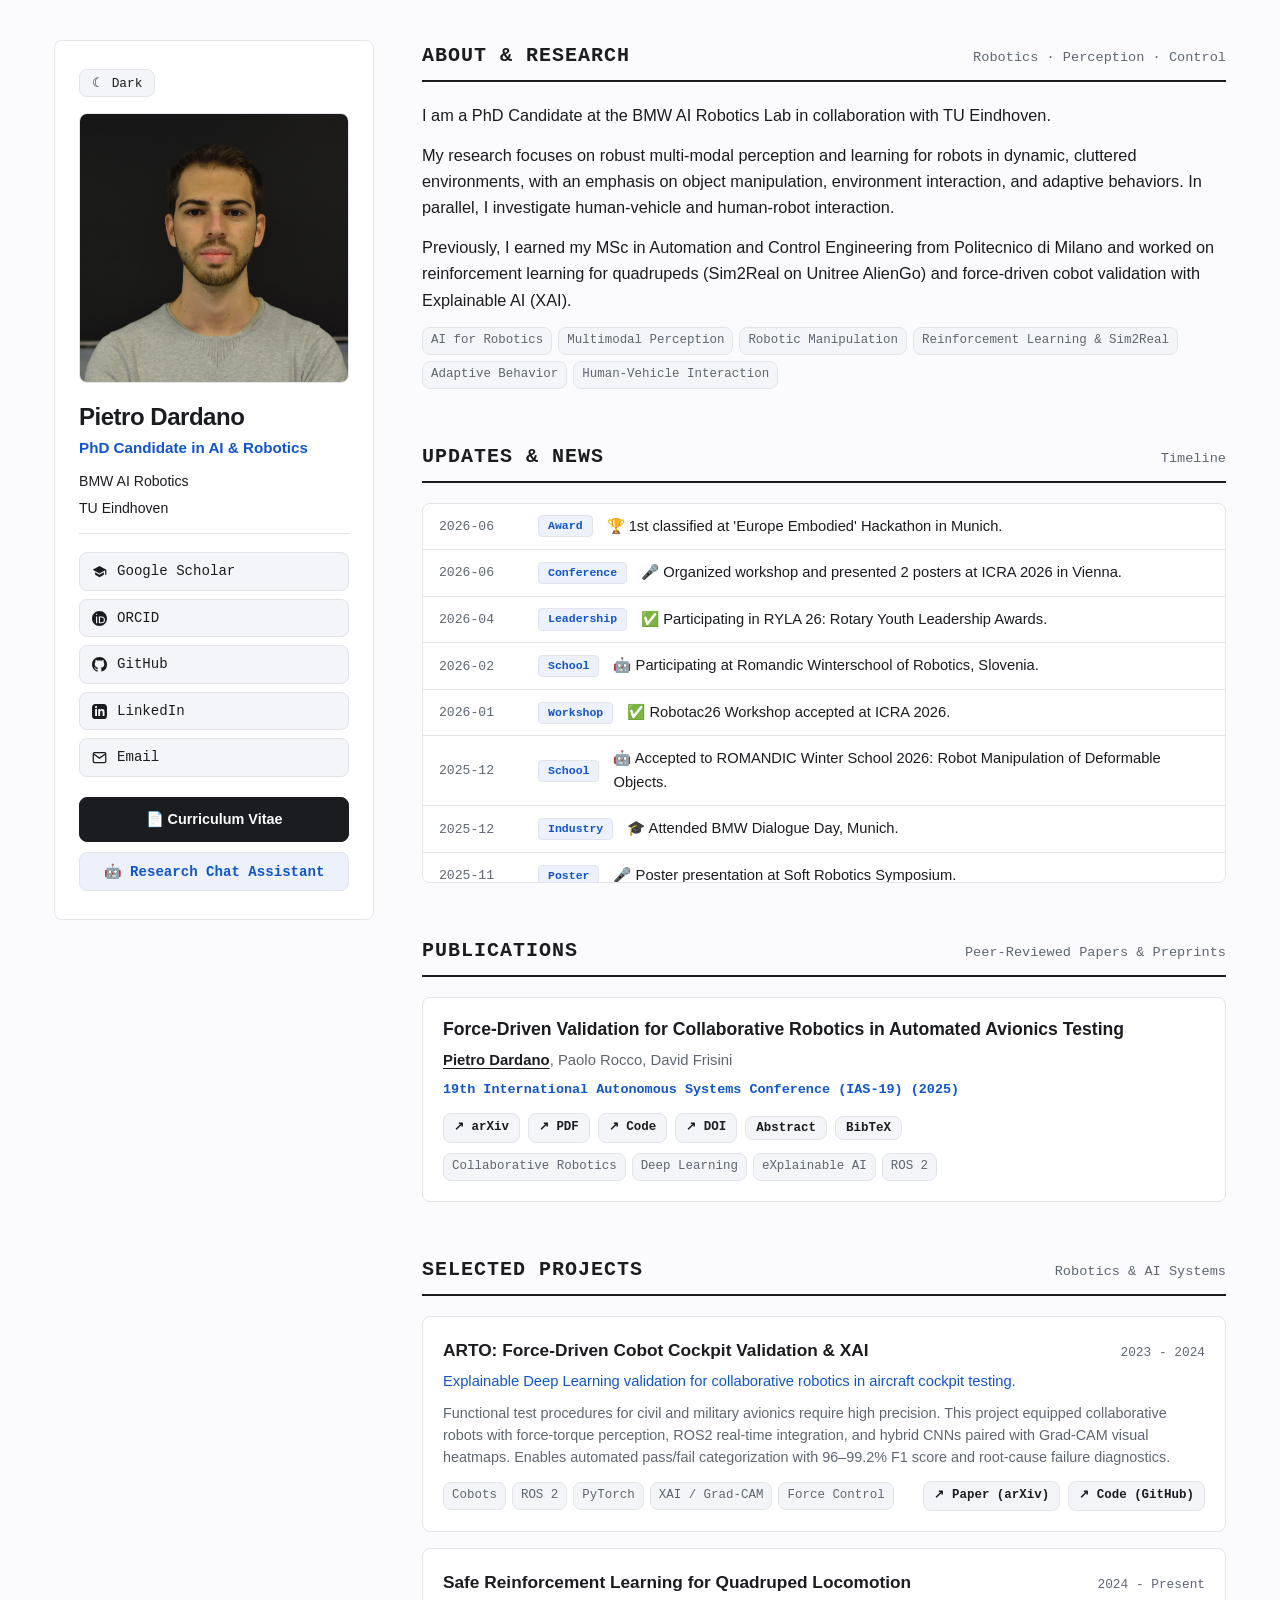
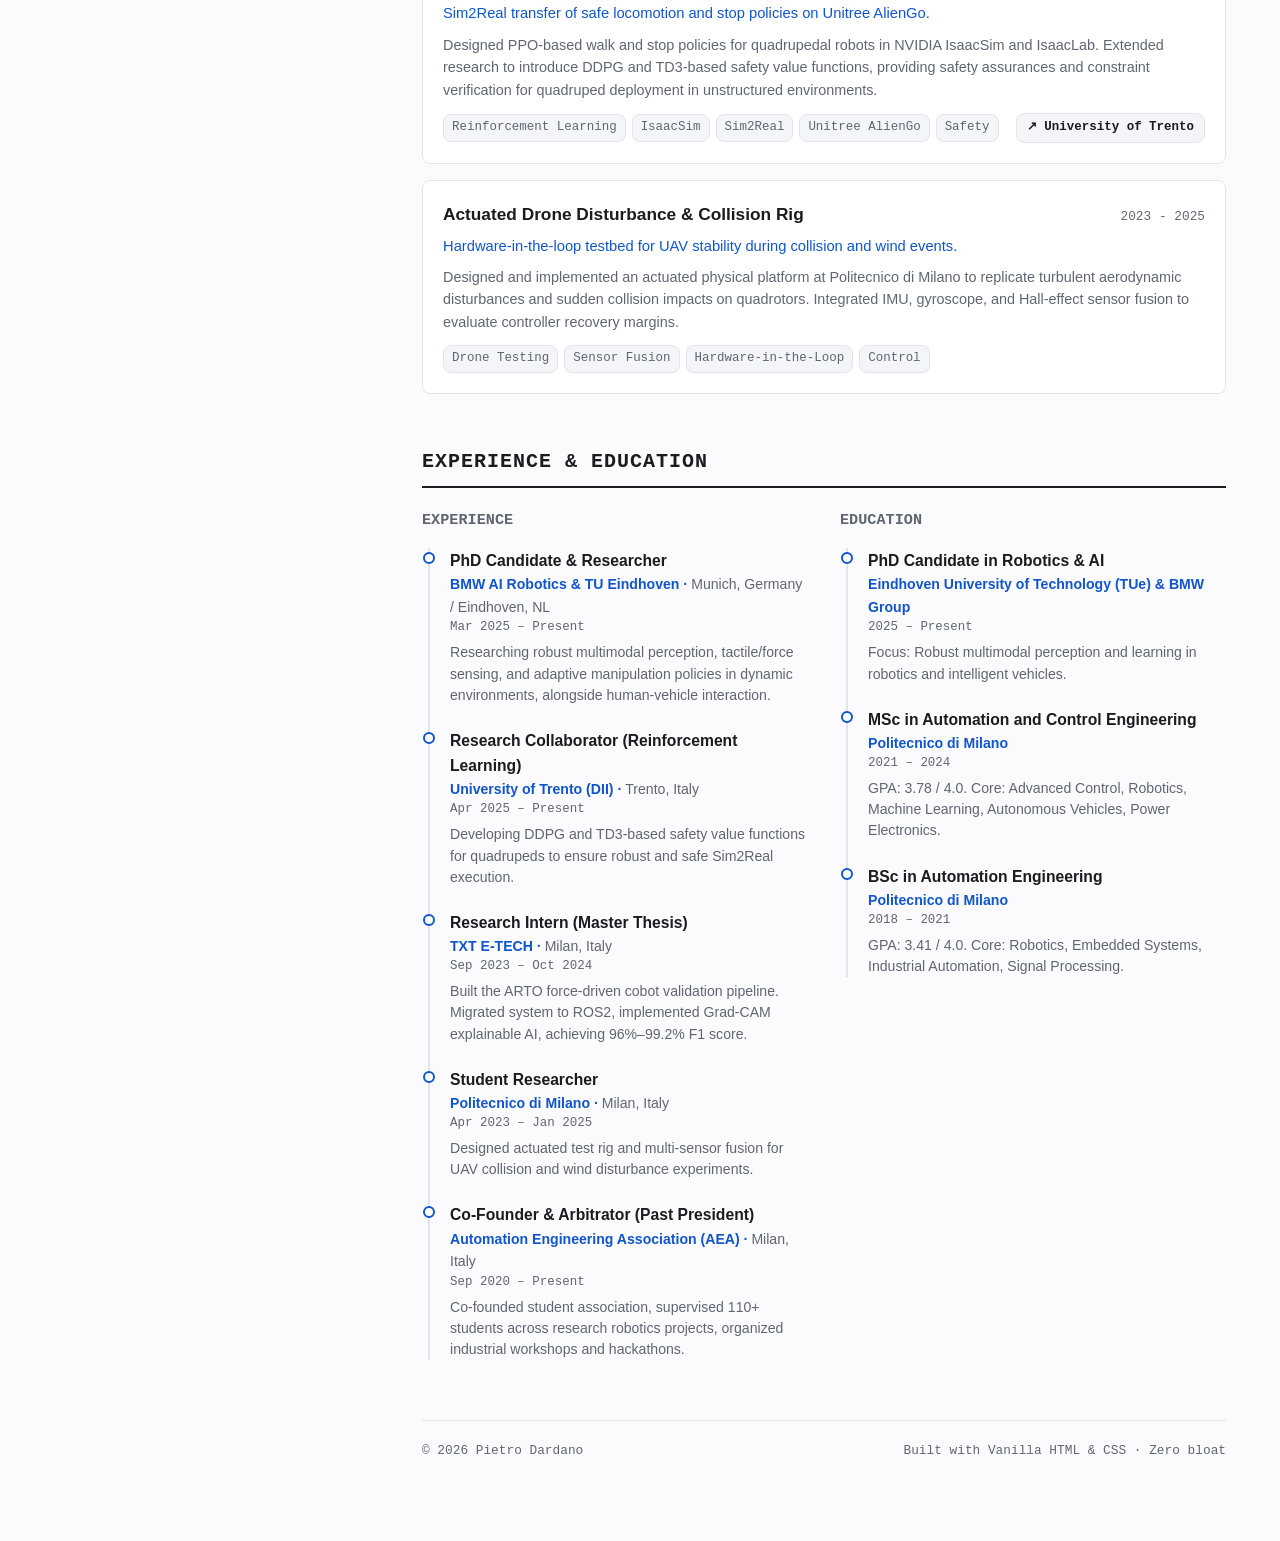
==== commit cc8bc21c: "fix: integrate chat assistant button cleanly into sidebar and remove floating overlay" ====
--- a/index.html
+++ b/index.html
@@ -47,6 +47,10 @@
       <a id="cv-button" class="cv-btn" href="assets/resume.pdf" target="_blank" rel="noopener">
         <span>📄 Curriculum Vitae</span>
       </a>
+
+      <button id="chat-toggle-btn" class="chat-assistant-btn" aria-label="Open Research Chat Assistant">
+        <span>🤖 Research Chat Assistant</span>
+      </button>
     </aside>
 
     <!-- Right Main Content Column -->
@@ -130,18 +134,13 @@
 
     </main>
 
-  <!-- Floating Research AI Chat Trigger & Drawer -->
-  <div id="chat-widget" class="chat-widget">
-    <button id="chat-toggle-btn" class="chat-toggle-btn" aria-label="Open Research AI Assistant">
-      <span class="chat-btn-icon">💬</span>
-      <span class="chat-btn-label">Ask Research AI</span>
-    </button>
-
-    <div id="chat-drawer" class="chat-drawer" role="dialog" aria-label="Research AI Chat">
+  <!-- Research AI Chat Modal (Centered Dialog with Backdrop) -->
+  <div id="chat-modal-overlay" class="chat-modal-overlay">
+    <div id="chat-drawer" class="chat-drawer" role="dialog" aria-modal="true" aria-label="Research Chat Assistant">
       <div class="chat-header">
         <div class="chat-header-info">
-          <div class="chat-header-title" id="chat-title">Pietro's Research AI</div>
-          <div class="chat-header-badge" id="chat-badge">Nemotron · OpenRouter</div>
+          <div class="chat-header-title" id="chat-title">Research Chat Assistant</div>
+          <div class="chat-header-badge" id="chat-badge">AI Research Companion · OpenRouter</div>
         </div>
         <button id="chat-close-btn" class="chat-close-btn" aria-label="Close Chat">✕</button>
       </div>
@@ -155,7 +154,7 @@
       </div>
 
       <form id="chat-form" class="chat-form">
-        <input id="chat-input" class="chat-input" type="text" placeholder="Ask about research, papers, labs..." autocomplete="off">
+        <input id="chat-input" class="chat-input" type="text" placeholder="Ask about Pietro's research, papers, labs..." autocomplete="off">
         <button id="chat-send-btn" class="chat-send-btn" type="submit" aria-label="Send message">➤</button>
       </form>
     </div>
--- a/style.css
+++ b/style.css
@@ -637,69 +637,78 @@
 }
 
 /* ==========================================================================
-   Research AI Chat Drawer Widget
+   Research Chat Assistant (Sidebar Trigger & Centered Modal Dialog)
    ========================================================================== */
-.chat-widget {
+.chat-assistant-btn {
+  display: inline-flex;
+  align-items: center;
+  justify-content: center;
+  gap: 8px;
+  width: 100%;
+  margin-top: 10px;
+  padding: 10px 14px;
+  font-size: 0.88rem;
+  font-weight: 600;
+  font-family: var(--font-mono);
+  color: var(--accent);
+  background: var(--accent-soft);
+  border: 1px solid var(--border);
+  border-radius: var(--radius);
+  cursor: pointer;
+  transition: background-color 0.15s, border-color 0.15s, color 0.15s;
+}
+
+.chat-assistant-btn:hover {
+  background: var(--surface-subtle);
+  border-color: var(--accent);
+}
+
+.chat-modal-overlay {
   position: fixed;
-  bottom: 24px;
-  right: 24px;
-  z-index: 1000;
-  font-family: var(--font-sans);
-}
-
-.chat-toggle-btn {
-  display: inline-flex;
-  align-items: center;
-  gap: 8px;
-  padding: 10px 18px;
-  background: var(--text);
-  color: var(--bg);
-  border: 1px solid var(--border-strong);
-  border-radius: var(--radius);
-  font-family: var(--font-mono);
-  font-size: 0.85rem;
-  font-weight: 600;
-  cursor: pointer;
-  box-shadow: 0 4px 16px rgba(0, 0, 0, 0.15);
-  transition: transform 0.15s ease, opacity 0.15s ease;
-}
-
-.chat-toggle-btn:hover {
-  transform: translateY(-2px);
-  opacity: 0.95;
+  inset: 0;
+  background: rgba(0, 0, 0, 0.45);
+  backdrop-filter: blur(4px);
+  -webkit-backdrop-filter: blur(4px);
+  z-index: 2000;
+  display: none;
+  align-items: center;
+  justify-content: center;
+  padding: 20px;
+  animation: chatFadeIn 0.18s ease;
+}
+
+.chat-modal-overlay.open {
+  display: flex;
 }
 
 .chat-drawer {
-  position: fixed;
-  bottom: 80px;
-  right: 24px;
-  width: 380px;
-  max-width: calc(100vw - 32px);
-  height: 520px;
-  max-height: calc(100vh - 110px);
+  width: 520px;
+  max-width: 100%;
+  height: 580px;
+  max-height: 85vh;
   background: var(--surface);
   border: 1px solid var(--border);
   border-radius: var(--radius-lg, 12px);
-  box-shadow: 0 16px 40px rgba(0, 0, 0, 0.2);
-  display: none;
+  box-shadow: 0 20px 50px rgba(0, 0, 0, 0.25);
+  display: flex;
   flex-direction: column;
   overflow: hidden;
-  z-index: 1001;
-  animation: chatFadeIn 0.2s cubic-bezier(0.16, 1, 0.3, 1);
-}
-
-.chat-drawer.open {
-  display: flex;
+  animation: chatSlideUp 0.2s cubic-bezier(0.16, 1, 0.3, 1);
 }
 
 @keyframes chatFadeIn {
+  from { opacity: 0; }
+  to { opacity: 1; }
+}
+
+@keyframes chatSlideUp {
   from {
     opacity: 0;
-    transform: translateY(8px);
+    transform: translateY(12px) scale(0.98);
   }
   to {
     opacity: 1;
-    transform: translateY(0);
+    transform: translateY(0) scale(1);
   }
 }
 
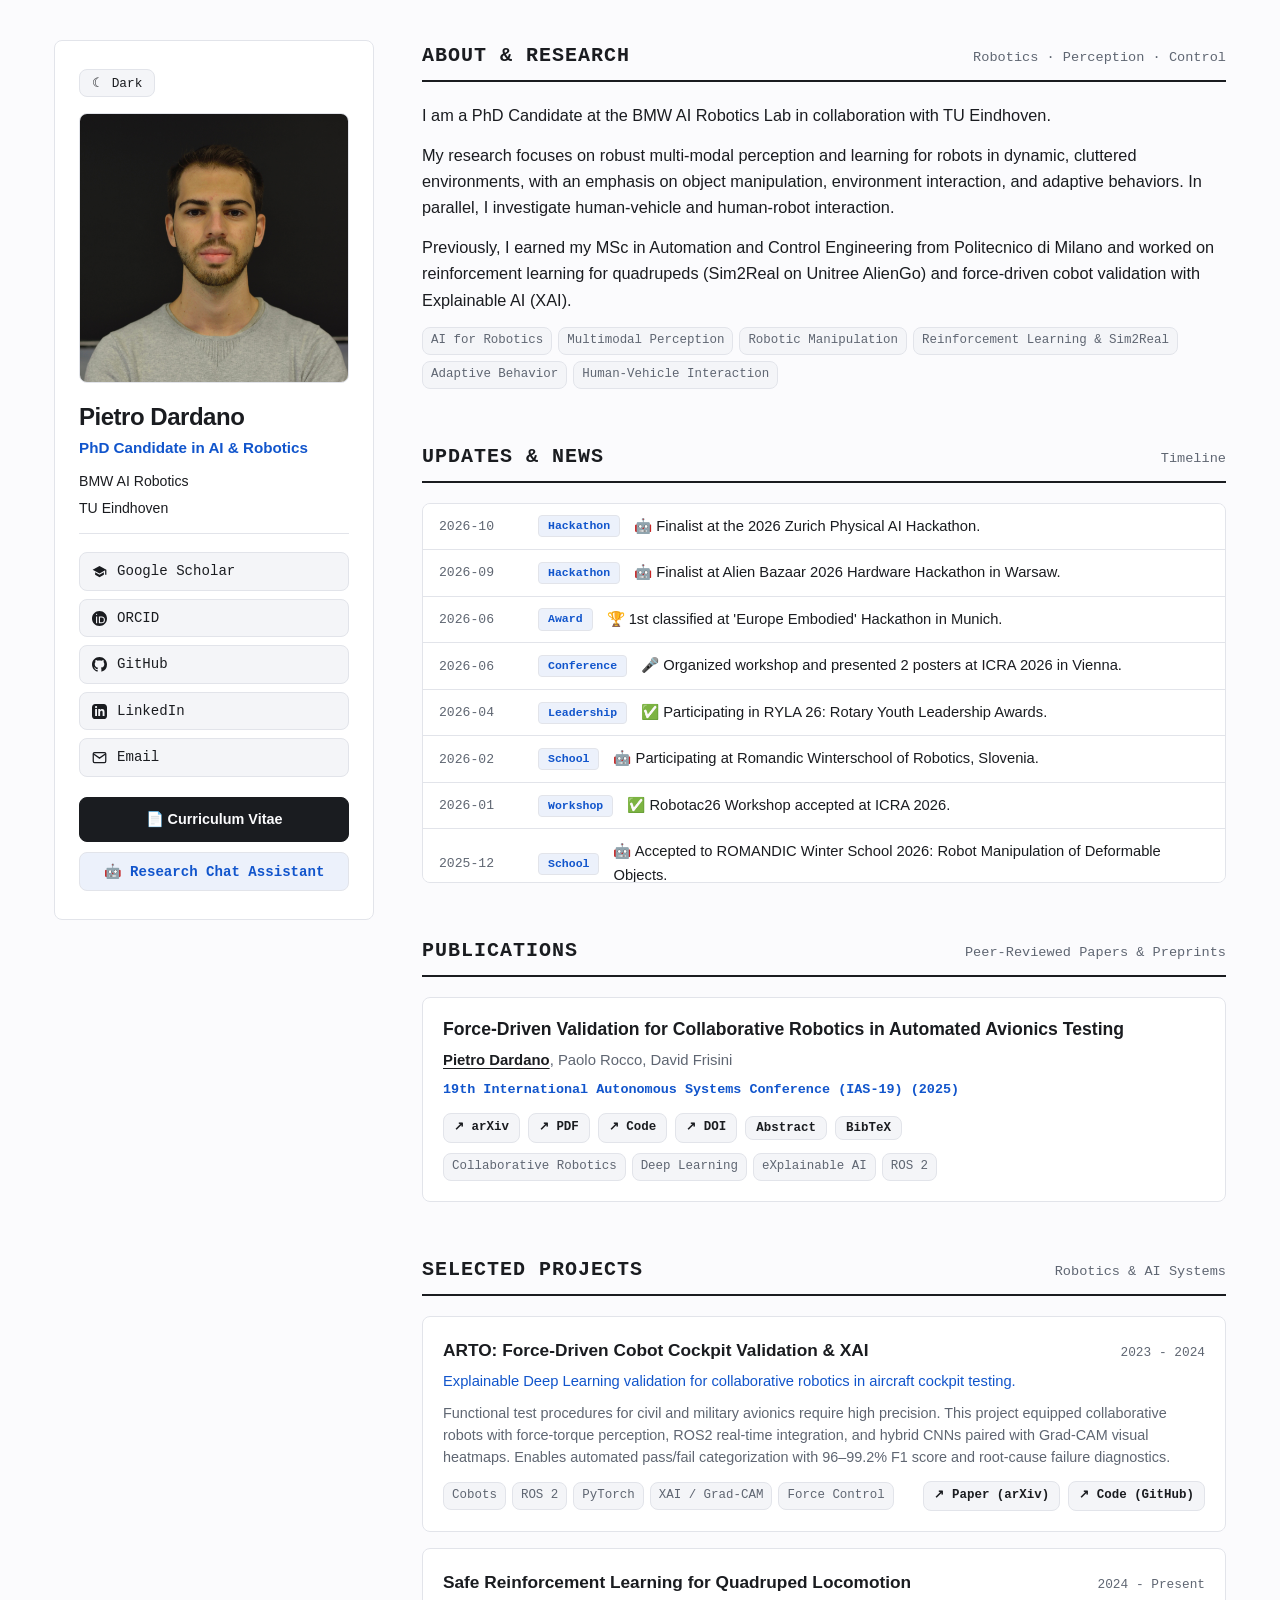
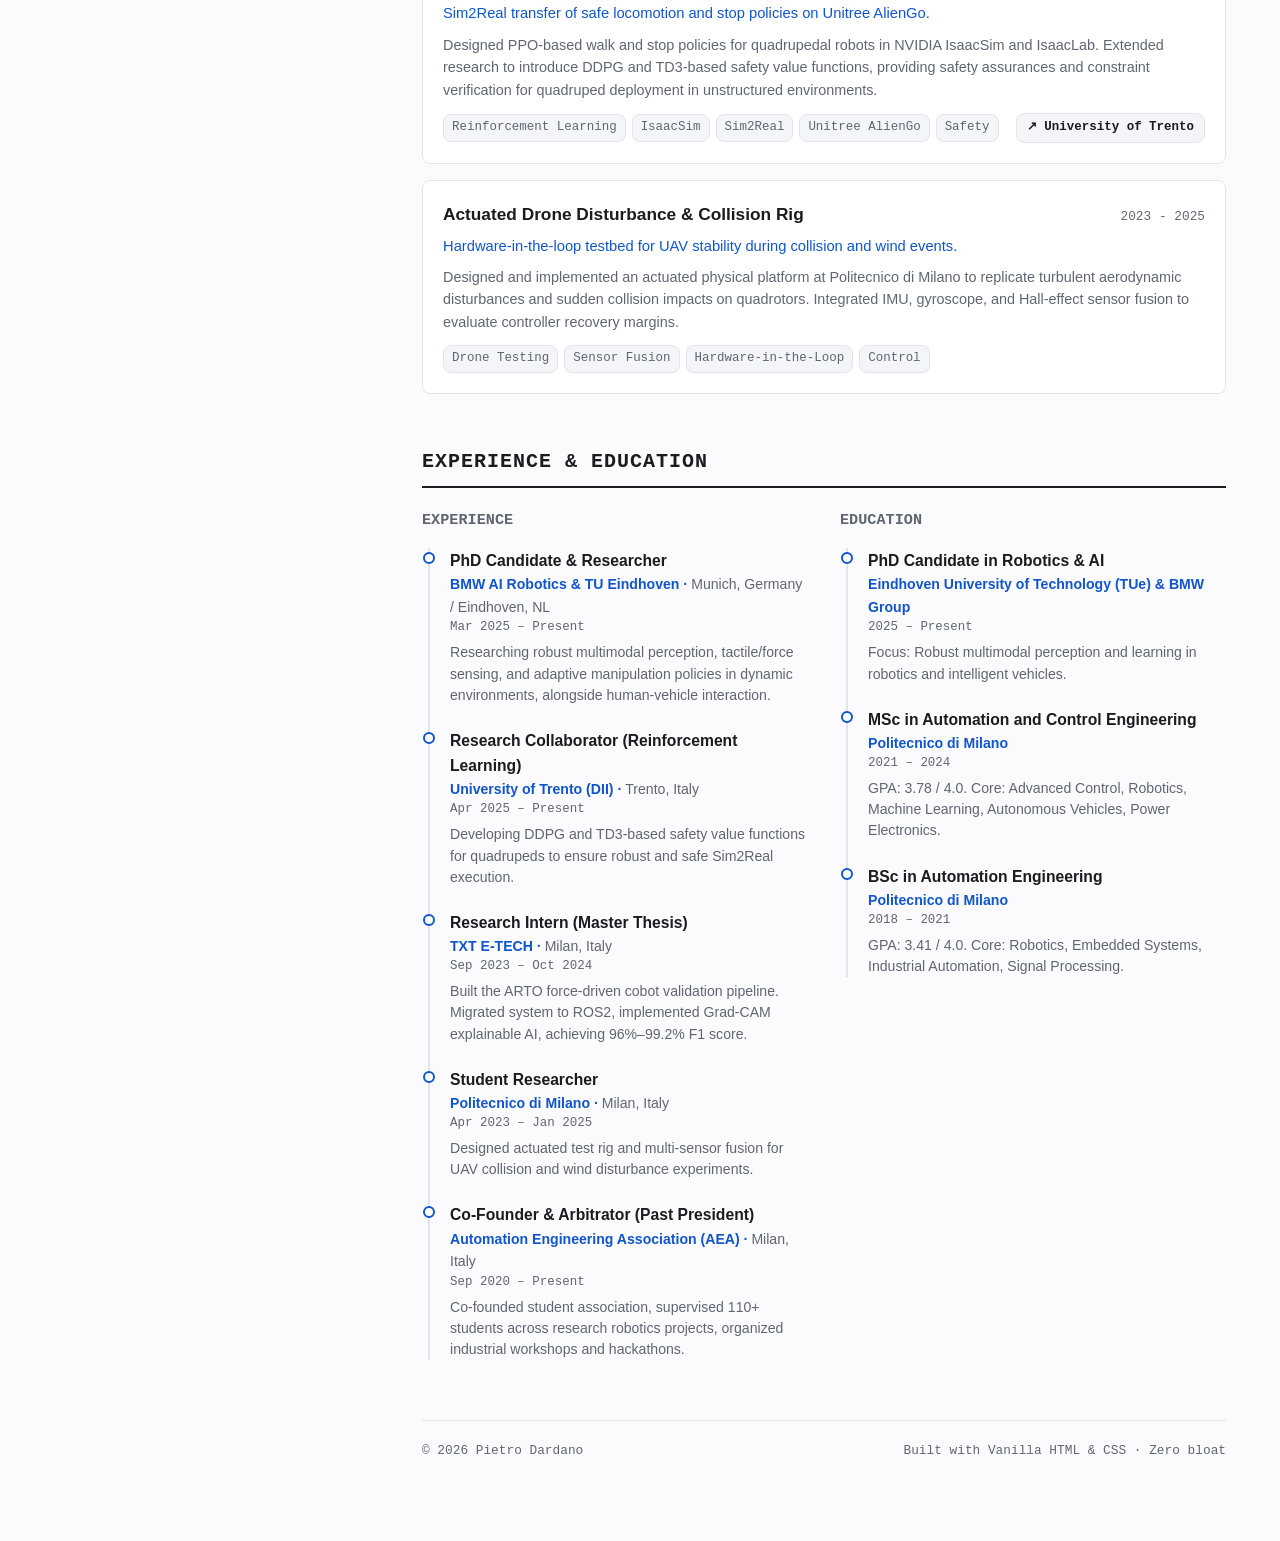
==== commit 593924f0: "minor" ====
--- a/index.html
+++ b/index.html
@@ -141,6 +141,7 @@
         <div class="chat-header-info">
           <div class="chat-header-title" id="chat-title">Research Chat Assistant</div>
           <div class="chat-header-badge" id="chat-badge">AI Research Companion · OpenRouter</div>
+          <div class="chat-header-links" id="chat-header-links"></div>
         </div>
         <button id="chat-close-btn" class="chat-close-btn" aria-label="Close Chat">✕</button>
       </div>
--- a/style.css
+++ b/style.css
@@ -735,6 +735,23 @@
   margin-top: 2px;
 }
 
+.chat-header-links {
+  display: flex;
+  flex-wrap: wrap;
+  gap: 4px;
+  font-family: var(--font-mono);
+  font-size: 0.68rem;
+  color: var(--text-muted);
+}
+
+.chat-header-links a {
+  color: var(--text-muted);
+}
+
+.chat-header-links a:hover {
+  color: var(--accent);
+}
+
 .chat-close-btn {
   background: transparent;
   border: none;
